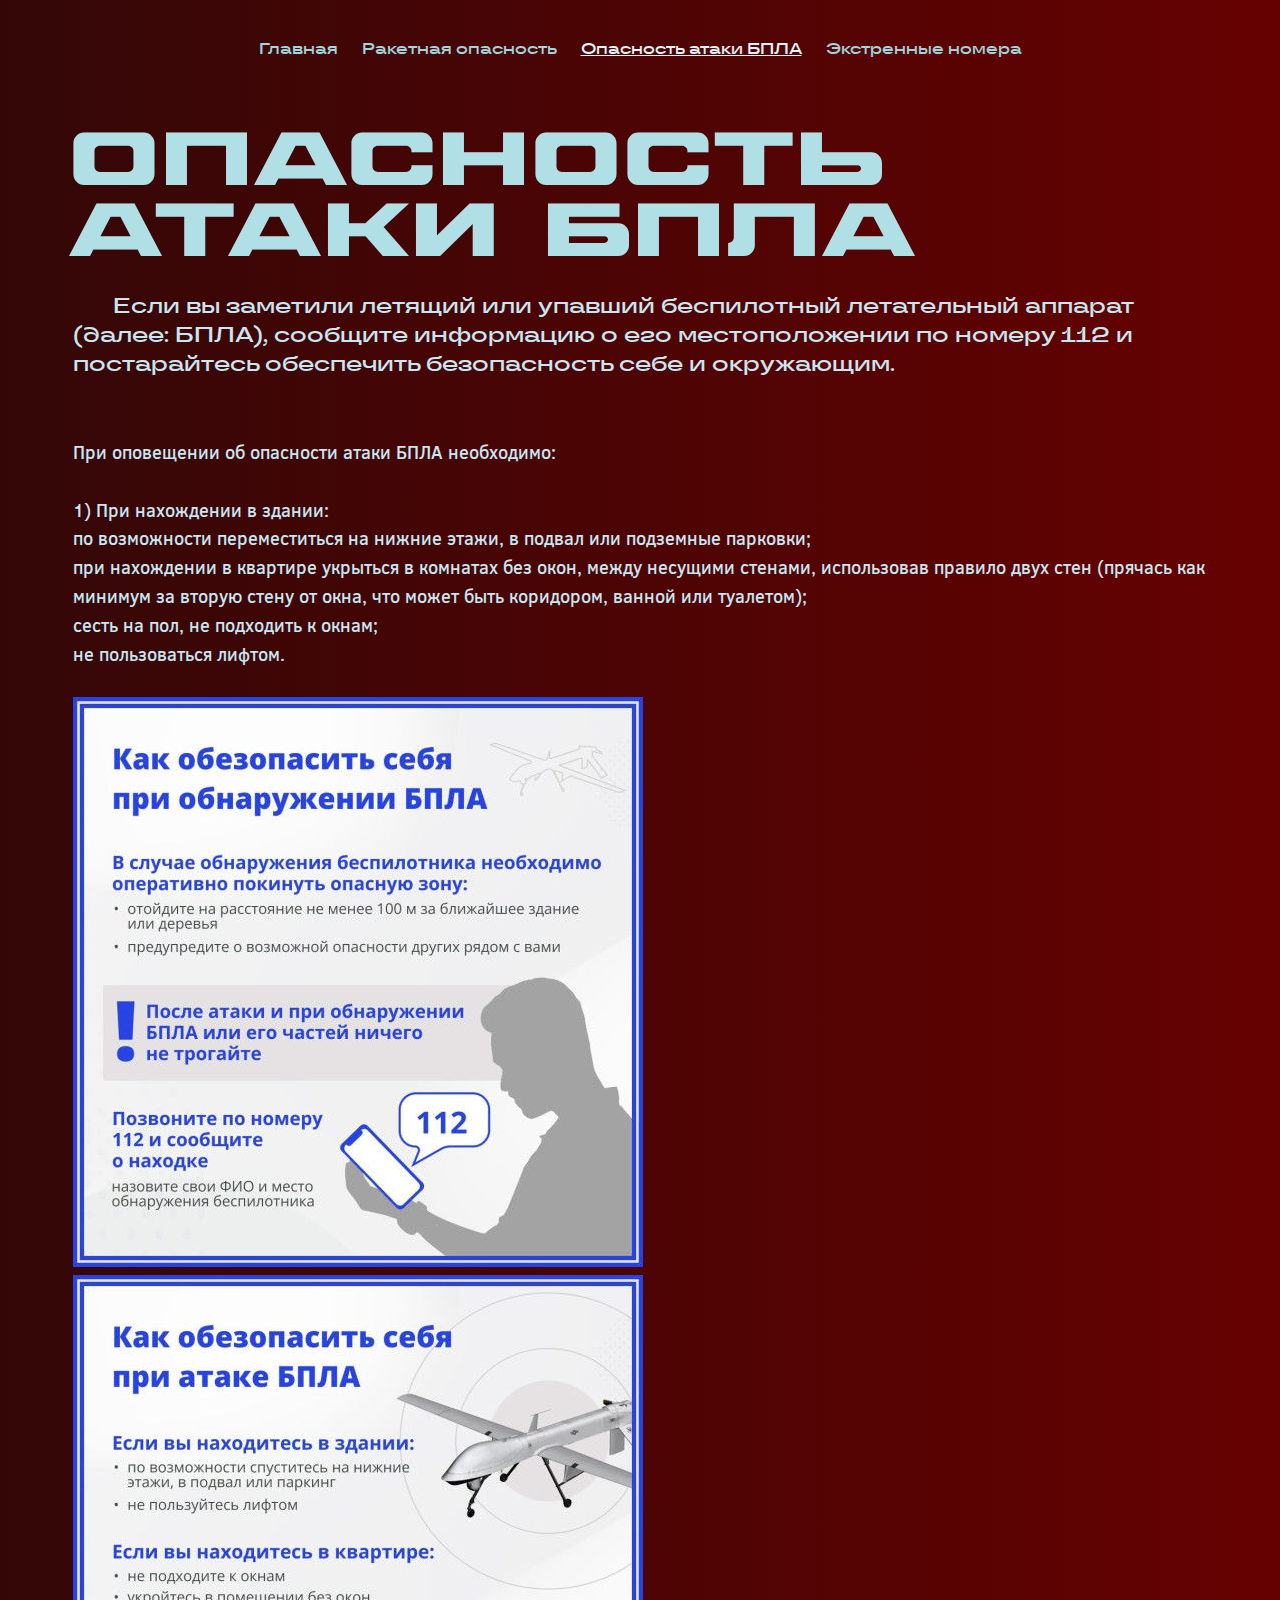
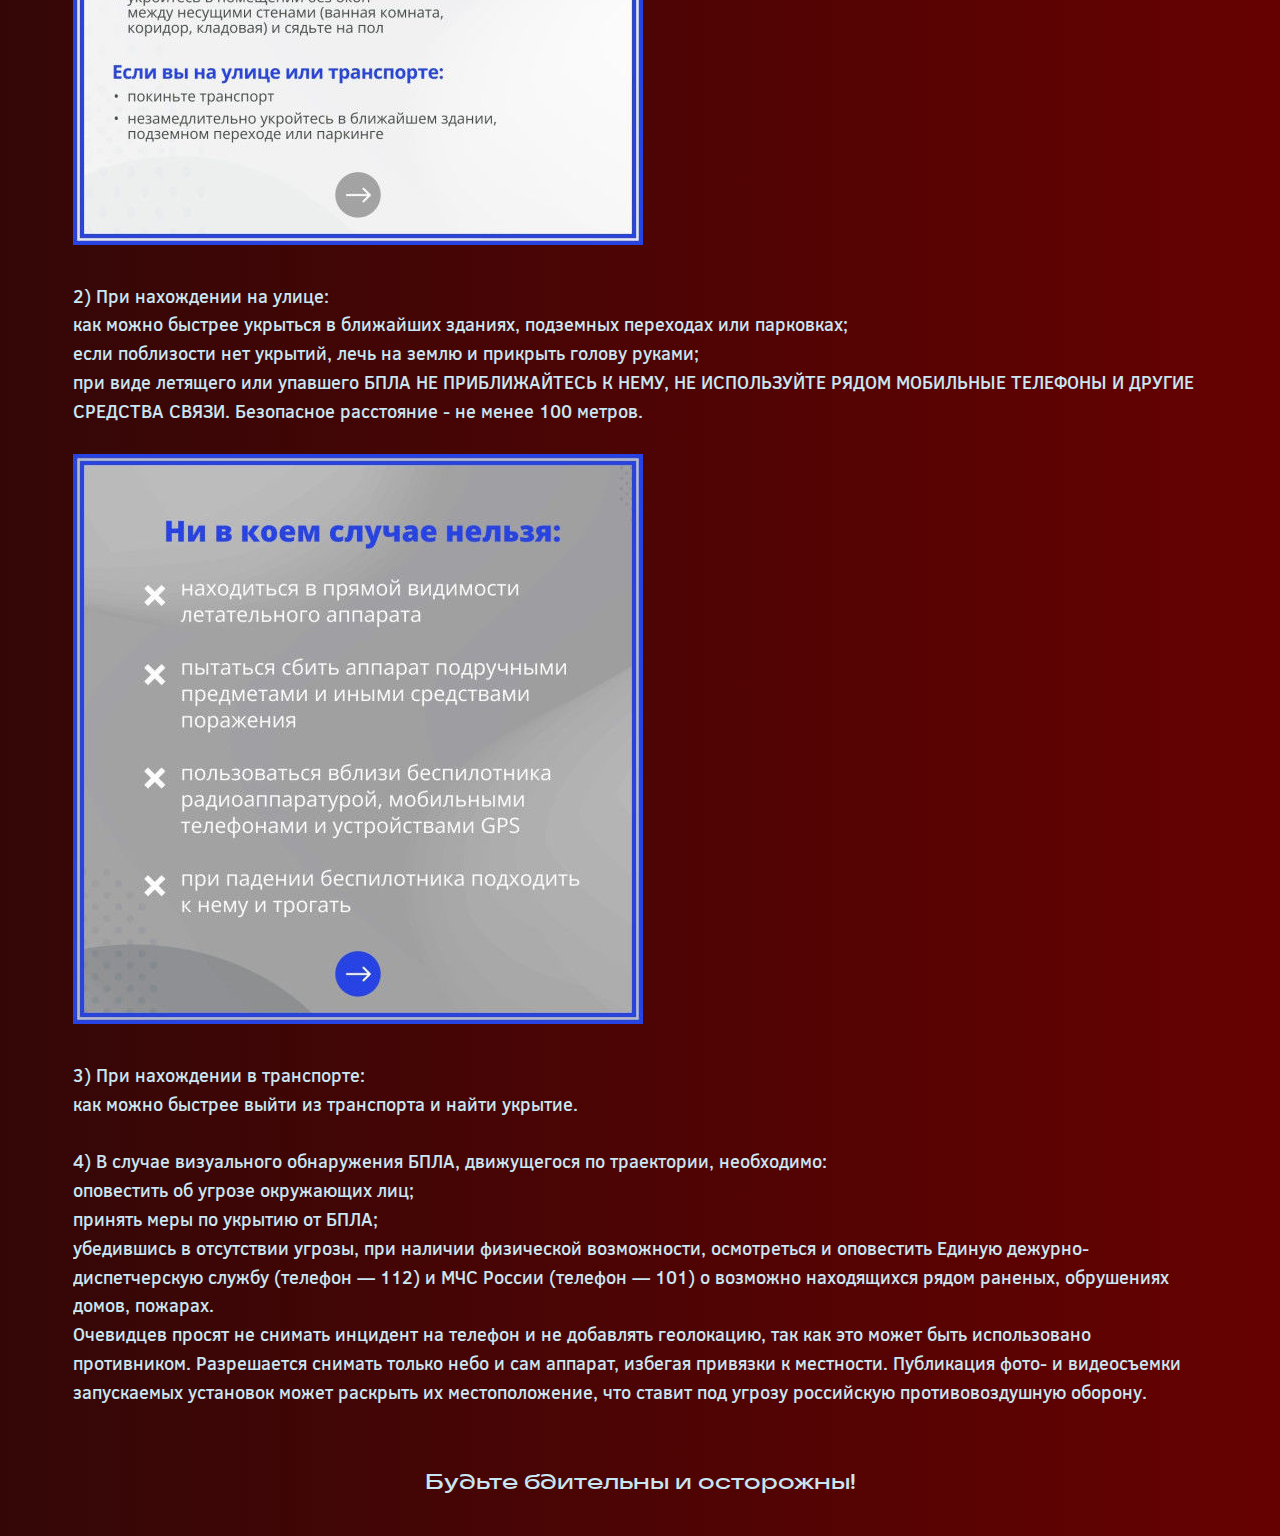
==== атака бпла.html @ b57f6656 "upload" ====
<!DOCTYPE html>
<html lang="en">
    <head>
        <meta chapset="utf-8">
        <meta http-equiv="X-UA-Compatible" content="IE=edge">
        <meta name="viewport" content="width=device-width, initial-scale=1.0">
        <link rel="stylesheet" href="атака бпла.css">
        <title>Опасность атаки БПЛА</title>
       
    </head>
    
    <body>
    <div class="шапка">
            <span1><a href="код.html"> Главная</a></span1>    
            <span2><a href="ракетная опасность.html"> Ракетная опасность</a></span2>
            <span3><u>Опасность атаки БПЛА</u></span3>
            <span4><a href="номера.html">Экстренные номера</a></span4>
    </div>
    <h1>ОПАСНОСТЬ АТАКИ БПЛА</h1>
    <header> 
        Если вы заметили летящий или упавший беспилотный летательный аппарат (далее: БПЛА), сообщите информацию о его местоположении по номеру 112 и постарайтесь обеспечить безопасность себе и окружающим.
    </header> 
    <div class="текст">
    <p1>При оповещении об опасности атаки БПЛА необходимо:<br>
        <br>
        1) При нахождении в здании:
        <li>по возможности переместиться на нижние этажи, в подвал или подземные парковки;</li>
        <li>при нахождении в квартире укрыться в комнатах без окон, между несущими стенами, использовав правило двух стен (прячась как минимум за вторую стену от окна, что может быть коридором, ванной или туалетом);</li>
        <li>сесть на пол, не подходить к окнам;</li>
        <li>не пользоваться лифтом.</li>
        <br>
    </p1>

    <span5><img src="бпла1.jpg"></span5>
    <span><img src="бпла2.jpg"></span>

    <p2>
        <br>
        <br>
        2) При нахождении на улице:
        <li>как можно быстрее укрыться в ближайших зданиях, подземных переходах или парковках;</li>
        <li>если поблизости нет укрытий, лечь на землю и прикрыть голову руками;</li>
        <li>при виде летящего или упавшего БПЛА НЕ ПРИБЛИЖАЙТЕСЬ К НЕМУ, НЕ ИСПОЛЬЗУЙТЕ РЯДОМ МОБИЛЬНЫЕ ТЕЛЕФОНЫ И ДРУГИЕ СРЕДСТВА СВЯЗИ. Безопасное расстояние - не менее 100 метров.</li>
        <br>
    </p2>

    <span6><img src="бпла3.jpg"></span6>
    
    <p3>
        <br>
        <br>
        3) При нахождении в транспорте:
        <li>как можно быстрее выйти из транспорта и найти укрытие.</li>
        <br>
    </p3>
        4) В случае визуального обнаружения БПЛА, движущегося по траектории, необходимо:
        <li>оповестить об угрозе окружающих лиц;</li>
        <li>принять меры по укрытию от БПЛА;</li>
        <li>убедившись в отсутствии угрозы, при наличии физической возможности, осмотреться и оповестить Единую дежурно-диспетчерскую службу (телефон — 112) и МЧС России (телефон — 101) о возможно находящихся рядом раненых, обрушениях домов, пожарах.</li>
        Очевидцев просят не снимать инцидент на телефон и не добавлять геолокацию, так как это может быть использовано противником. Разрешается снимать только небо и сам аппарат, избегая привязки к местности. Публикация фото- и видеосъемки запускаемых установок может раскрыть их местоположение, что ставит под угрозу российскую противовоздушную оборону.
    </p4>
    </div>

    <footer>
        Будьте бдительны и осторожны!
    </footer>
        </body>
</html>
---- атака бпла.css ----
body {
    background: linear-gradient(to right, #340707, #660101);
}

.шапка {
    color:#a1d4db;
    font-family: 'TT Travels Trial Demibold';
    src: url('fonts/TT\ Travels\ Next\ Trial\ Demibold.ttf') format('truetype');
    text-align: center;
    font-size: 15px;
    padding: 30px
}

span1:hover{
    color:rgb(47, 153, 153);
    transition: 0.5s;
}

span2:hover{
    color:rgb(47, 153, 153);
    transition: 0.5s;
}

span4:hover{
    color:rgb(47, 153, 153);
    transition: 0.5s;
}

span1 {
    padding-right: 20px;
}

span2 {
    padding-right: 20px;
    
}

span3 {
    color:#e1f3f8;
    padding-right: 20px;
}

h1 {
    color:#b0e0e6;
    font-family: 'PaluiSPDemo-Bold';
    src: url('fonth1/PaluiSPDemo-Bold.otf') format('opentype');
    margin-top: 40px;
    font-size: 75px;
    margin-bottom: 20px;
    margin-left: 60px;
}

a{
    text-decoration: none;
    color:#a1d4db;
}

a:hover{
    color:rgb(47, 153, 153);
    transition: 0.5s;
}

header {
    font-family: 'TT Travels Trial Demibold';
    src: url('fonts/TT\ Travels\ Next\ Trial\ DemiBold.ttf') format('truetype');
    color: #c9e7f3;
    font-size: 21px;
    text-align: left;
    margin-left: 65px;
    text-indent: 40px;
    margin-right: 65px
}

.текст{
    font-family: 'Lorenzo Sans Medium';
    src: url('fonts/Lorenzo\ Sans\ Medium.ttf') format('truetype');
    color: #c9e7f3;
    overflow: hidden;
    margin-left: 65px;
    margin-right: 65px;
    font-size: 18px;
    text-align: left;
    margin-top: 60px;
    line-height: 1.6;
}

footer{
    font-family: 'TT Travels Trial Demibold';
    src: url('fonts/TT\ Travels\ Next\ Trial\ DemiBold.ttf') format('truetype');
    color: #c9e7f3;
    font-size: 21px;
    text-align: center;
    margin-bottom: 40px;
    margin-top: 60px
}

span5 {
    padding-right: 40px;
}

span6 {
    padding-right: 40px;
}

@font-face {
    font-family: 'PaluiSPDemo-Bold';
    src: url('fonts/PaluiSPDemo-Bold.otf') format('opentype');
}

@font-face{
    font-family: 'TT Travels Trial Demibold';
    src: url('fonts/TT\ Travels\ Next\ Trial\ DemiBold.ttf') format('truetype');
}

@font-face {
    font-family: 'Lorenzo Sans Medium';
    src: url('fonts/Lorenzo\ Sans\ Medium.ttf') format('truetype');
}
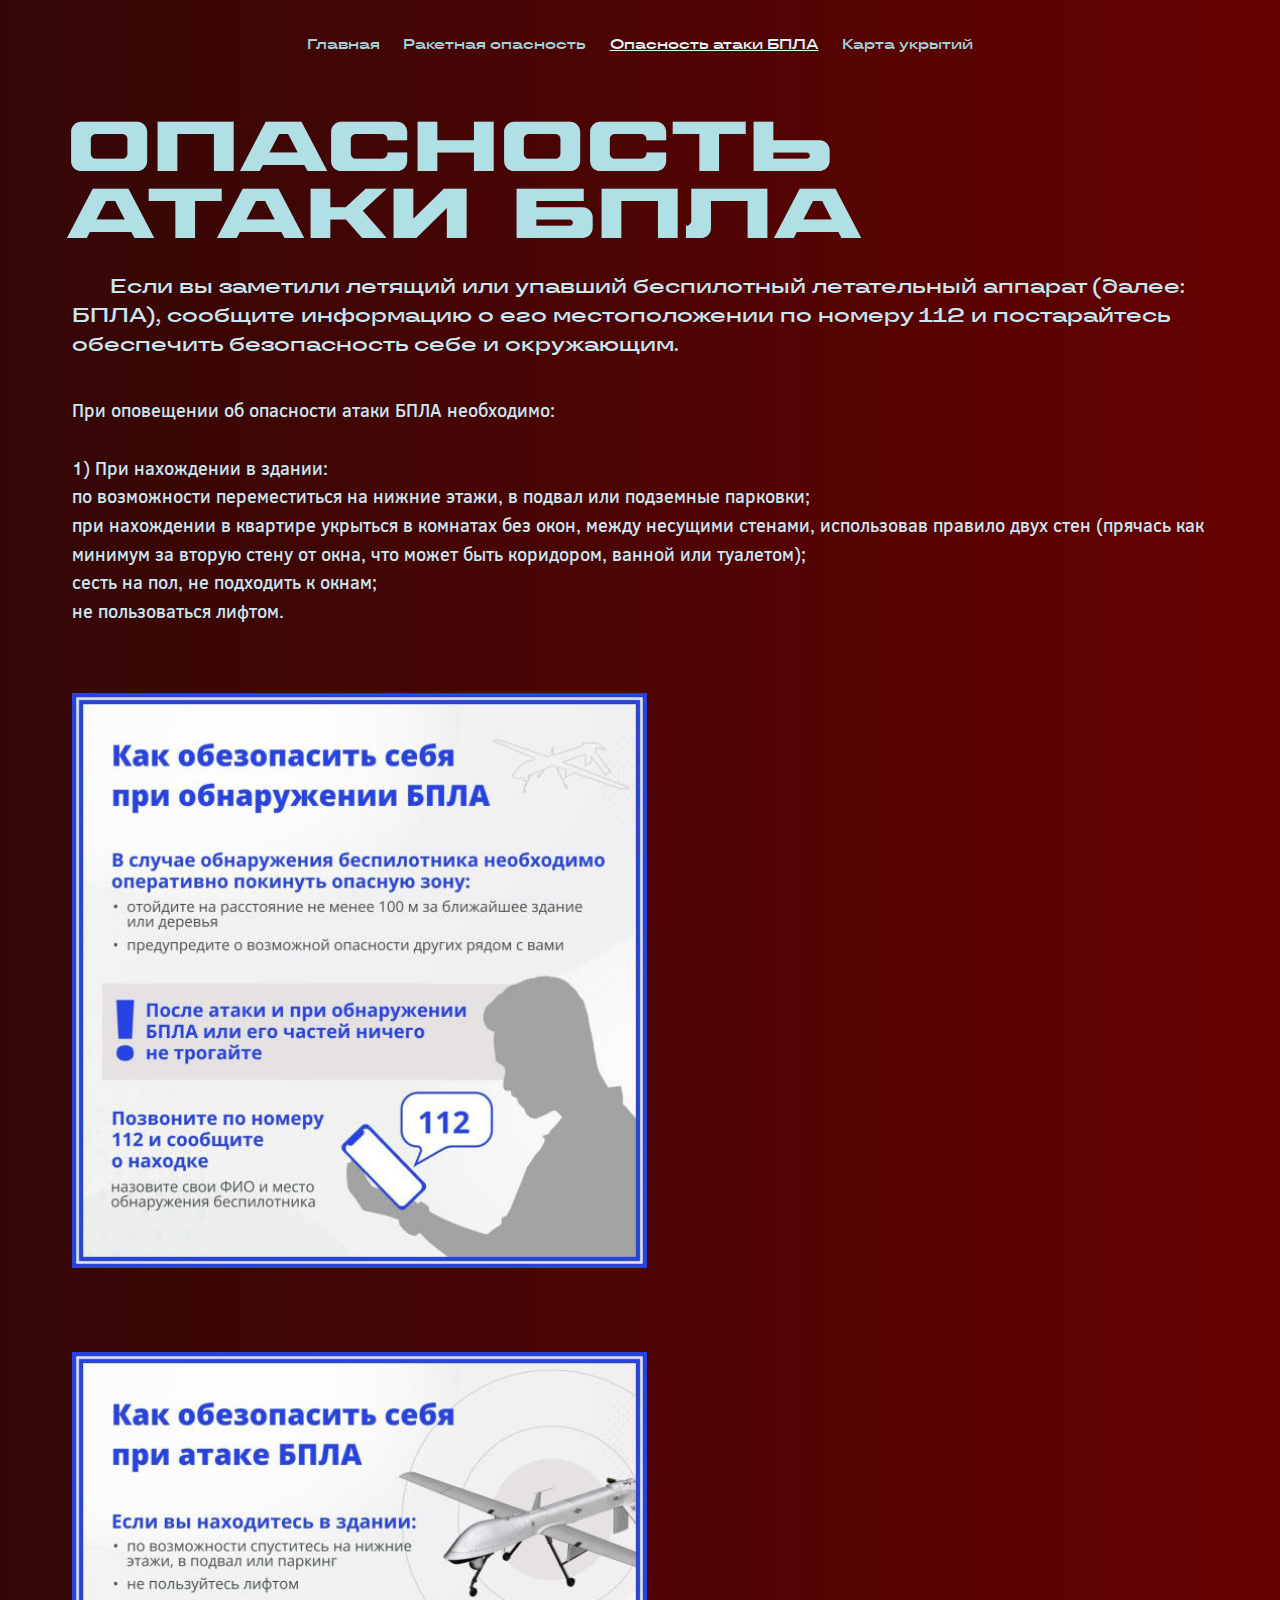
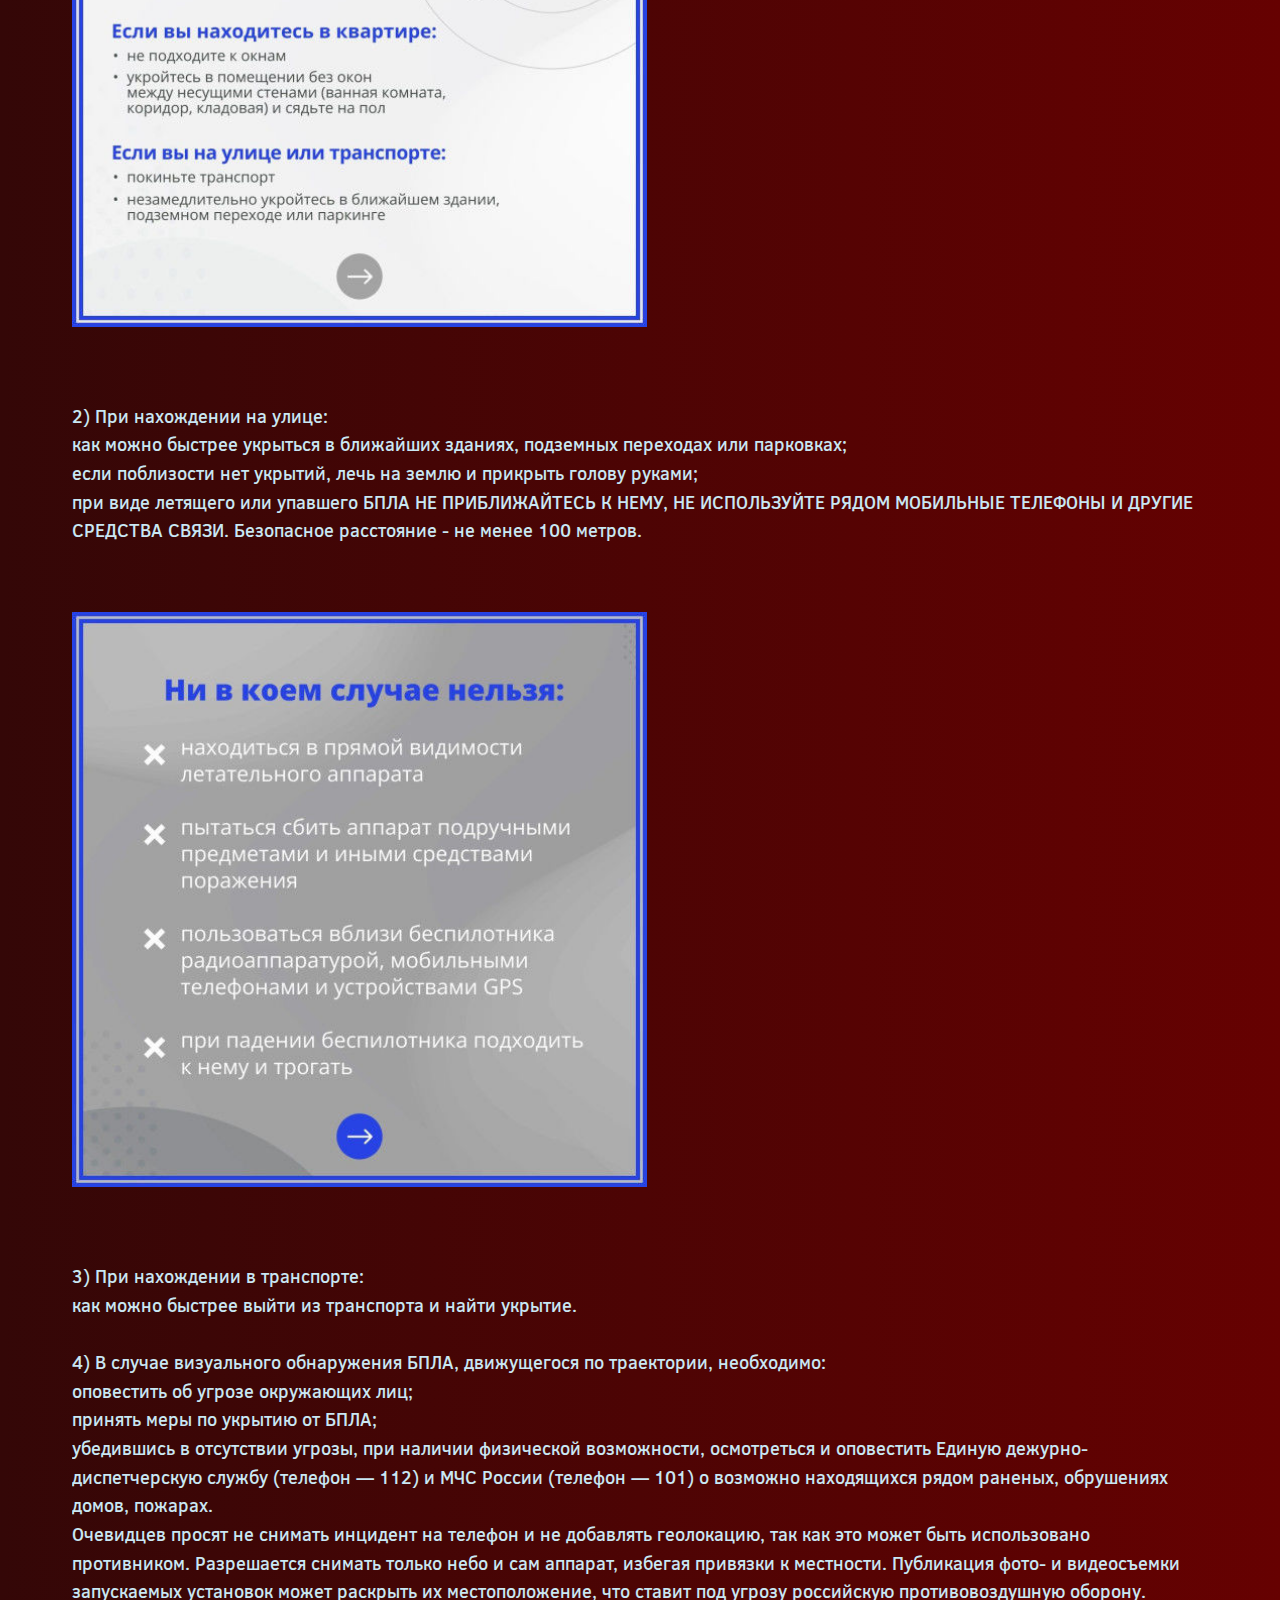
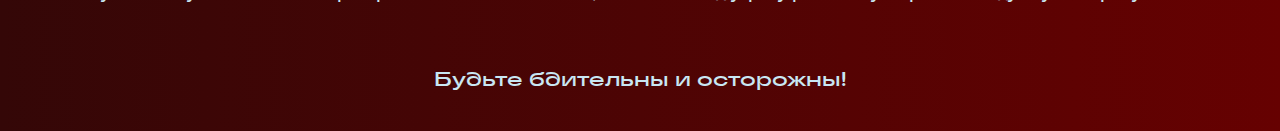
==== commit 4ab04de7: "13" ====
--- a/атака бпла.html
+++ b/атака бпла.html
@@ -6,15 +6,15 @@
         <meta name="viewport" content="width=device-width, initial-scale=1.0">
         <link rel="stylesheet" href="атака бпла.css">
         <title>Опасность атаки БПЛА</title>
-       
+        <link rel="icon" type="image.jpeg" href="иконка.jpg">
     </head>
     
     <body>
     <div class="шапка">
-            <span1><a href="код.html"> Главная</a></span1>    
+            <span1><a href="index.html"> Главная</a></span1>    
             <span2><a href="ракетная опасность.html"> Ракетная опасность</a></span2>
             <span3><u>Опасность атаки БПЛА</u></span3>
-            <span4><a href="номера.html">Экстренные номера</a></span4>
+            <span4><a href="укрытия.html">Карта укрытий</a></span4>
     </div>
     <h1>ОПАСНОСТЬ АТАКИ БПЛА</h1>
     <header> 
--- a/атака бпла.css
+++ b/атака бпла.css
@@ -7,8 +7,8 @@
     font-family: 'TT Travels Trial Demibold';
     src: url('fonts/TT\ Travels\ Next\ Trial\ Demibold.ttf') format('truetype');
     text-align: center;
-    font-size: 15px;
-    padding: 30px
+    font-size: 1.1vw;
+    padding: 2vw
 }
 
 span1:hover{
@@ -27,27 +27,27 @@
 }
 
 span1 {
-    padding-right: 20px;
+    padding-right: 1.5vw;
 }
 
 span2 {
-    padding-right: 20px;
+    padding-right: 1.5vw;
     
 }
 
 span3 {
+    padding-right: 1.5vw;
     color:#e1f3f8;
-    padding-right: 20px;
 }
 
 h1 {
     color:#b0e0e6;
     font-family: 'PaluiSPDemo-Bold';
     src: url('fonth1/PaluiSPDemo-Bold.otf') format('opentype');
-    margin-top: 40px;
-    font-size: 75px;
-    margin-bottom: 20px;
-    margin-left: 60px;
+    margin-top: 3vw;
+    font-size: 5.5vw;
+    margin-bottom: 1.5vw;
+    margin-left: 4.5vw;
 }
 
 a{
@@ -64,11 +64,11 @@
     font-family: 'TT Travels Trial Demibold';
     src: url('fonts/TT\ Travels\ Next\ Trial\ DemiBold.ttf') format('truetype');
     color: #c9e7f3;
-    font-size: 21px;
+    font-size: 1.6vw;
     text-align: left;
-    margin-left: 65px;
-    text-indent: 40px;
-    margin-right: 65px
+    margin-left: 5vw;
+    text-indent: 3vw;
+    margin-right: 4.7vw
 }
 
 .текст{
@@ -76,30 +76,38 @@
     src: url('fonts/Lorenzo\ Sans\ Medium.ttf') format('truetype');
     color: #c9e7f3;
     overflow: hidden;
-    margin-left: 65px;
-    margin-right: 65px;
-    font-size: 18px;
+    margin-left: 5vw;
+    margin-right: 5vw;
+    font-size: 1.4vw;
     text-align: left;
-    margin-top: 60px;
+    margin-top: 3vw;
     line-height: 1.6;
+}
+
+img{
+    width: 575px;
+    max-width: 100%;
+    height: auto;
+    margin-top: 3vw;
+    margin-bottom: 3vw
 }
 
 footer{
     font-family: 'TT Travels Trial Demibold';
     src: url('fonts/TT\ Travels\ Next\ Trial\ DemiBold.ttf') format('truetype');
     color: #c9e7f3;
-    font-size: 21px;
+    font-size: 1.6vw;
     text-align: center;
-    margin-bottom: 40px;
-    margin-top: 60px
+    margin-bottom: 3vw;
+    margin-top: 4.5vw
 }
 
 span5 {
-    padding-right: 40px;
+    padding-right: 3vw;
 }
 
 span6 {
-    padding-right: 40px;
+    padding-right: 3vw;
 }
 
 @font-face {
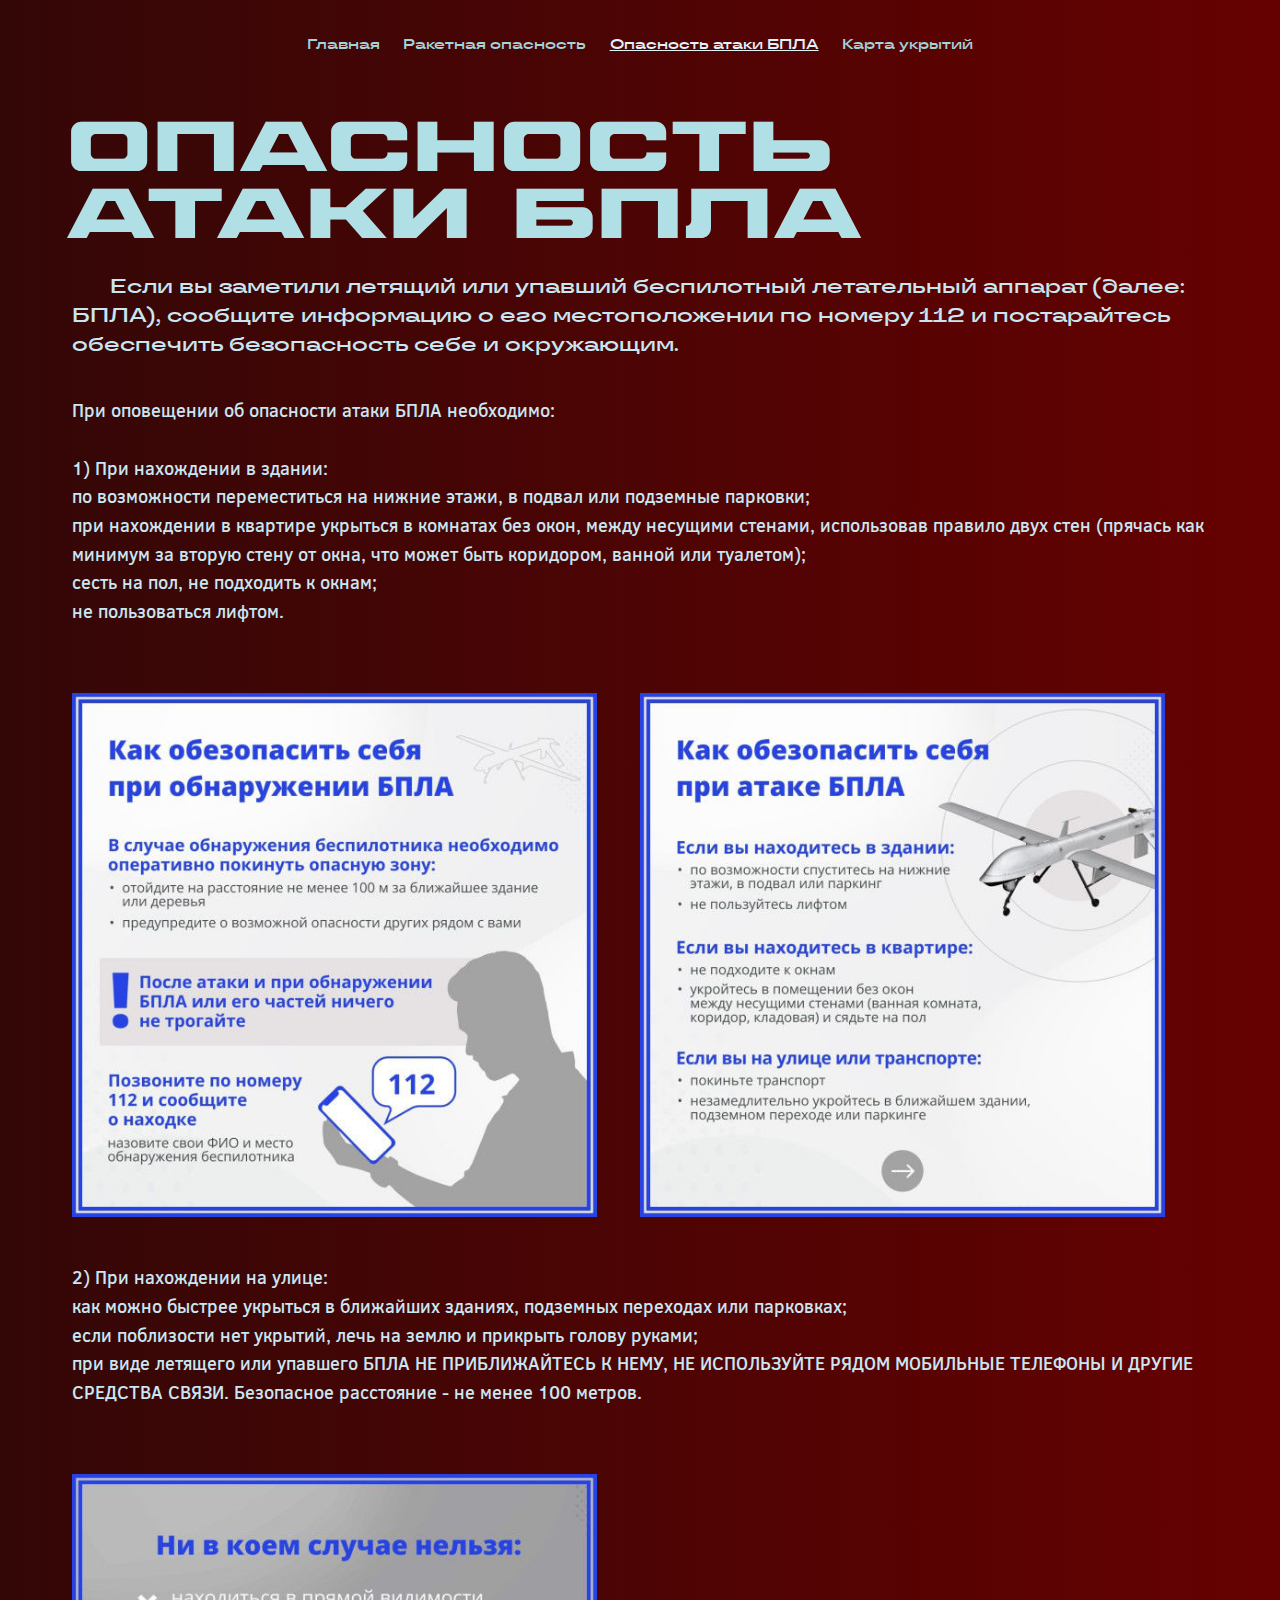
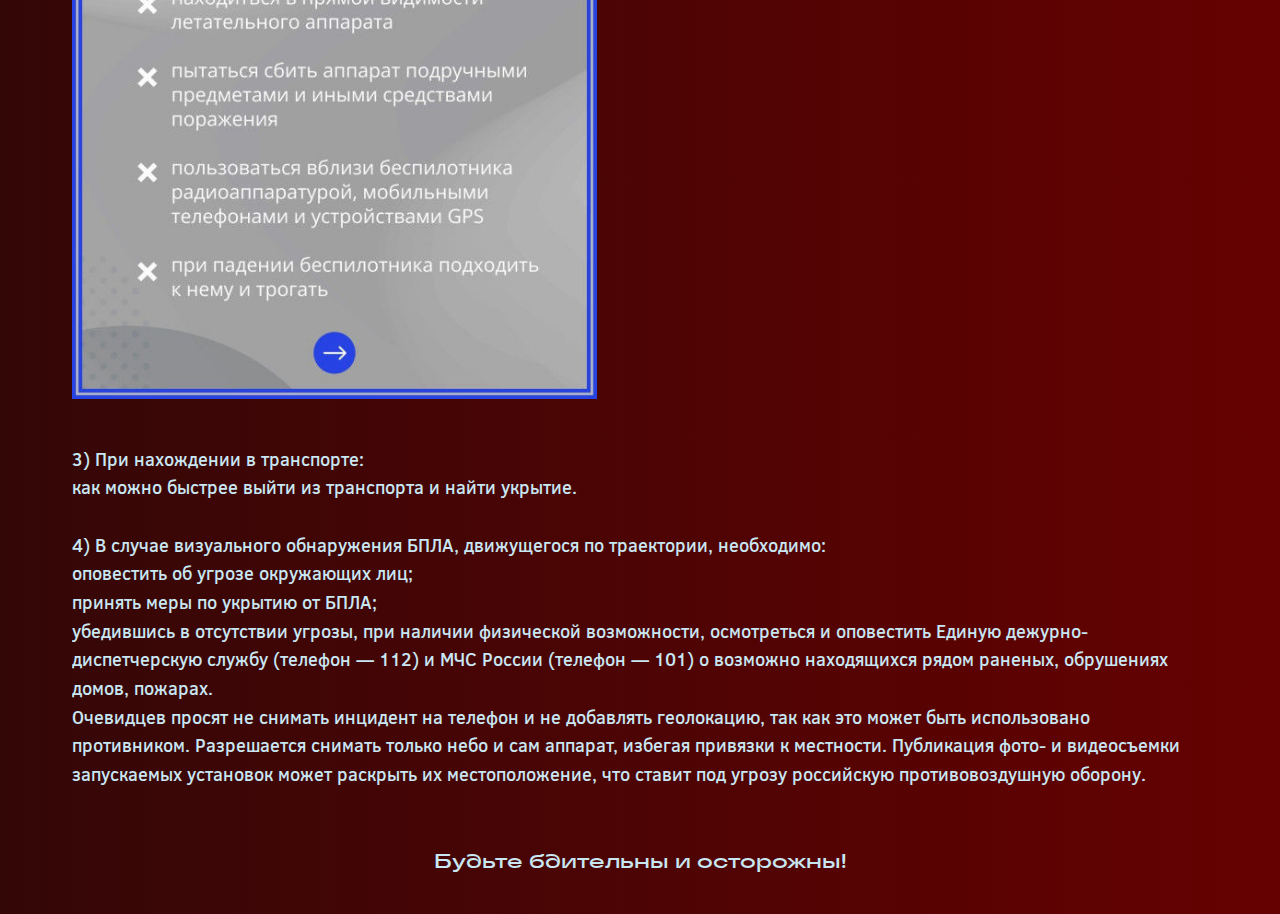
==== commit 467cda51: "16" ====
--- a/атака бпла.html
+++ b/атака бпла.html
@@ -36,7 +36,6 @@
 
     <p2>
         <br>
-        <br>
         2) При нахождении на улице:
         <li>как можно быстрее укрыться в ближайших зданиях, подземных переходах или парковках;</li>
         <li>если поблизости нет укрытий, лечь на землю и прикрыть голову руками;</li>
@@ -47,7 +46,6 @@
     <span6><img src="бпла3.jpg"></span6>
     
     <p3>
-        <br>
         <br>
         3) При нахождении в транспорте:
         <li>как можно быстрее выйти из транспорта и найти укрытие.</li>
--- a/атака бпла.css
+++ b/атака бпла.css
@@ -85,8 +85,7 @@
 }
 
 img{
-    width: 575px;
-    max-width: 100%;
+    width: 41vw;
     height: auto;
     margin-top: 3vw;
     margin-bottom: 3vw
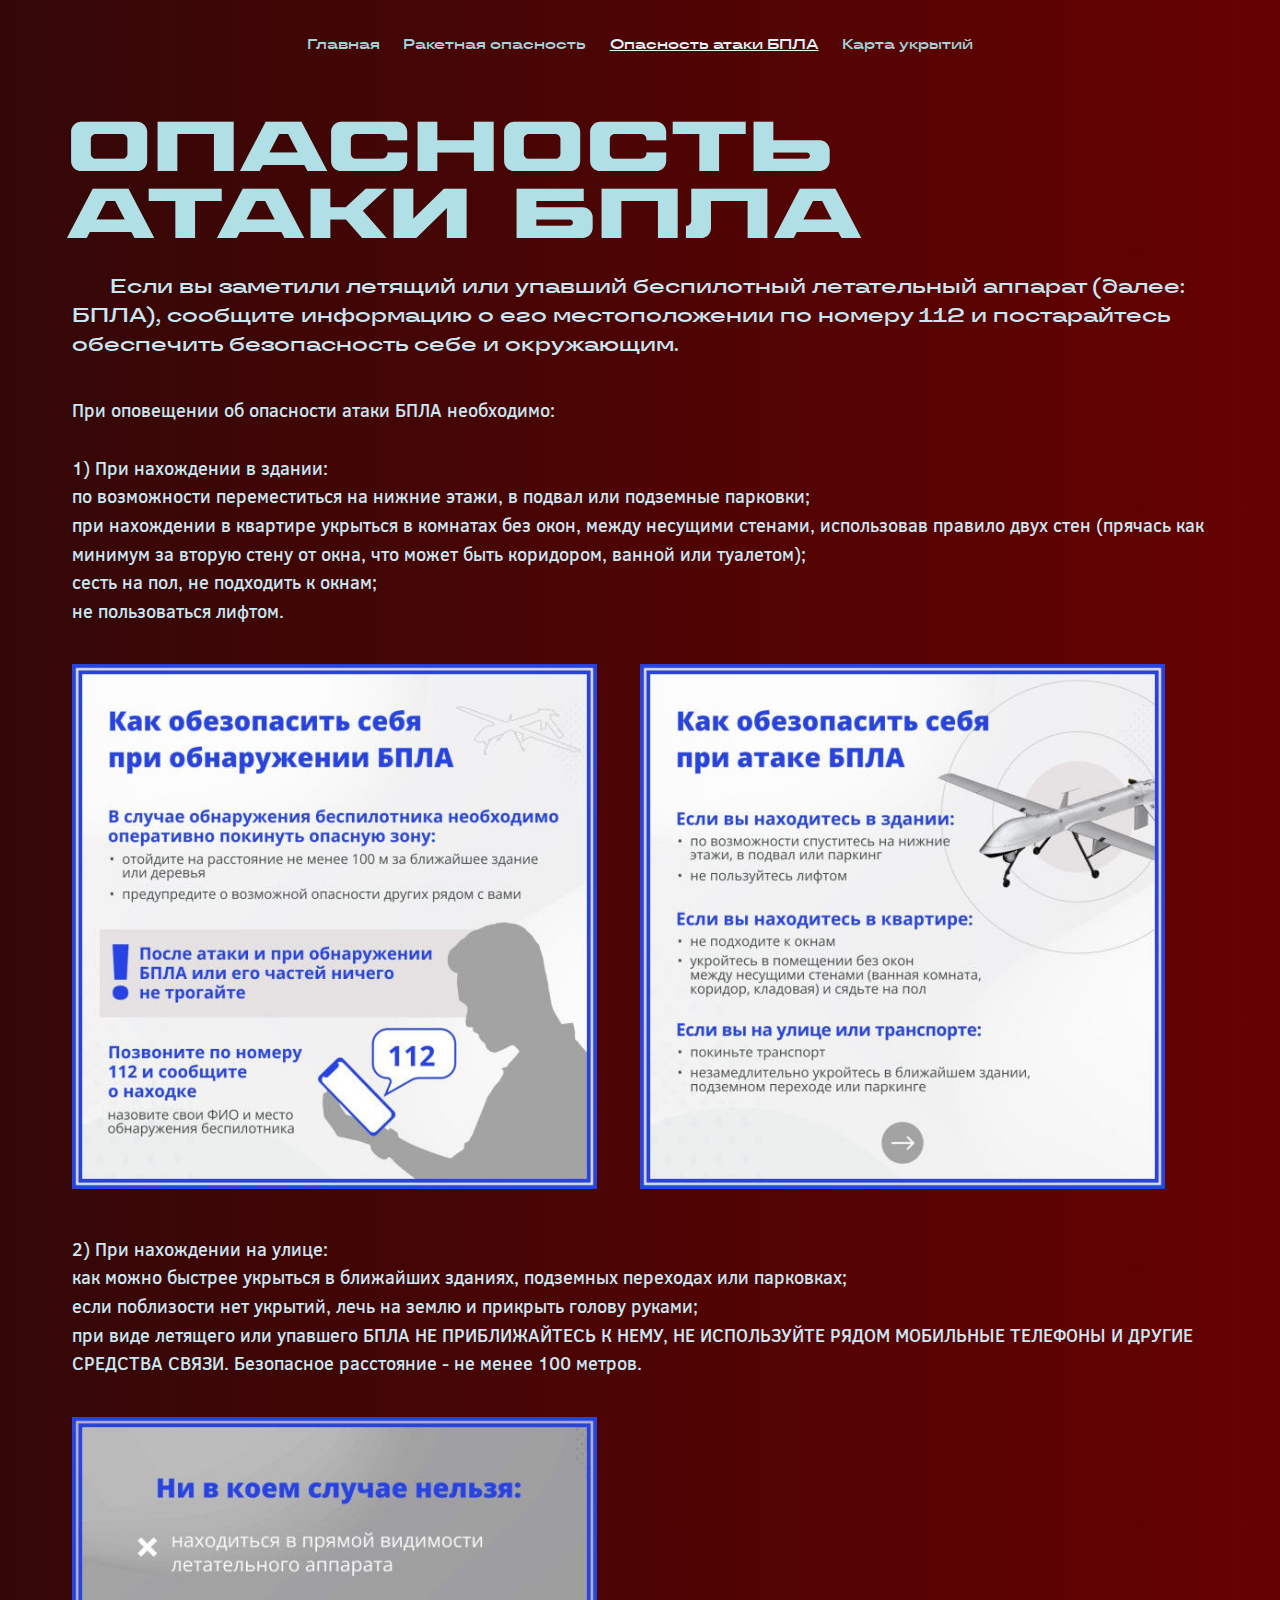
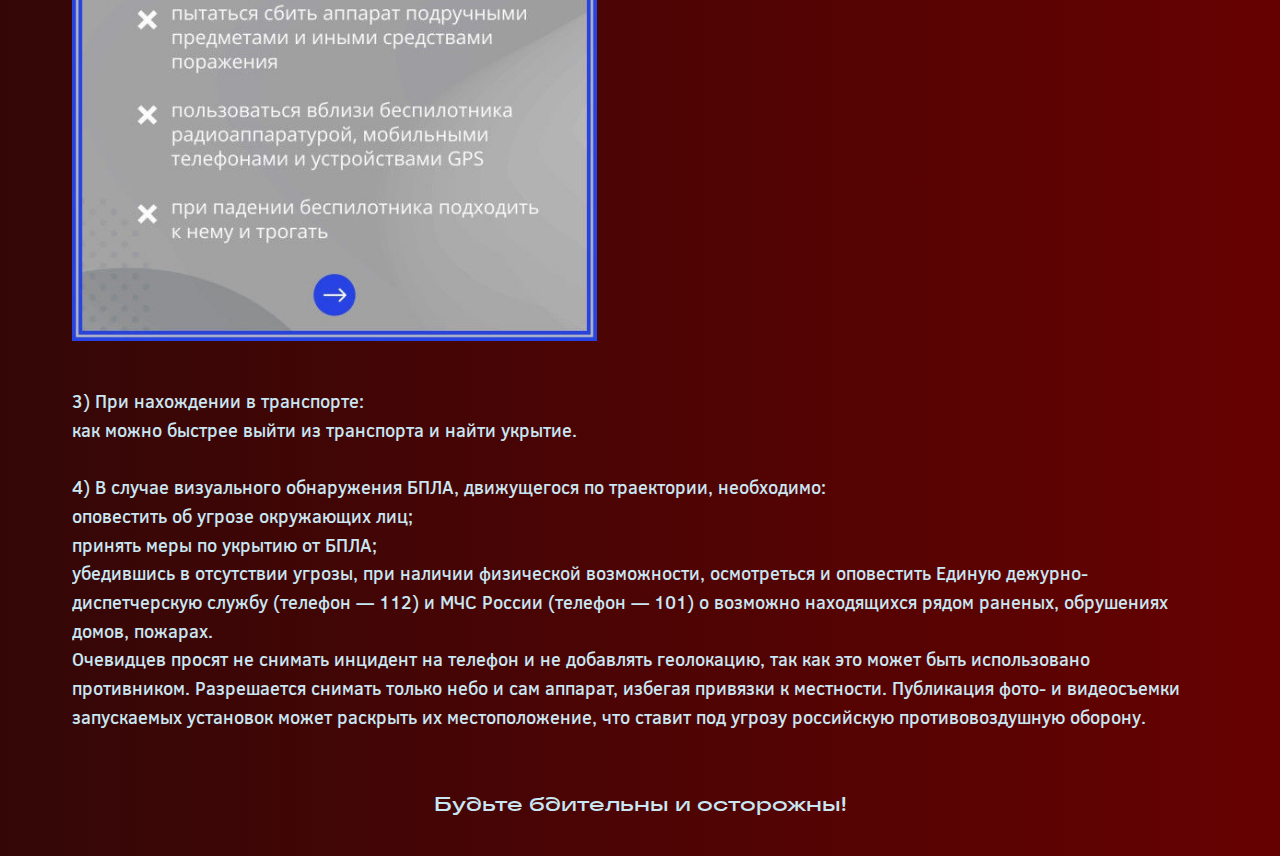
==== commit c5f682b5: "17" ====
--- a/атака бпла.html
+++ b/атака бпла.html
@@ -28,7 +28,6 @@
         <li>при нахождении в квартире укрыться в комнатах без окон, между несущими стенами, использовав правило двух стен (прячась как минимум за вторую стену от окна, что может быть коридором, ванной или туалетом);</li>
         <li>сесть на пол, не подходить к окнам;</li>
         <li>не пользоваться лифтом.</li>
-        <br>
     </p1>
 
     <span5><img src="бпла1.jpg"></span5>
@@ -40,7 +39,6 @@
         <li>как можно быстрее укрыться в ближайших зданиях, подземных переходах или парковках;</li>
         <li>если поблизости нет укрытий, лечь на землю и прикрыть голову руками;</li>
         <li>при виде летящего или упавшего БПЛА НЕ ПРИБЛИЖАЙТЕСЬ К НЕМУ, НЕ ИСПОЛЬЗУЙТЕ РЯДОМ МОБИЛЬНЫЕ ТЕЛЕФОНЫ И ДРУГИЕ СРЕДСТВА СВЯЗИ. Безопасное расстояние - не менее 100 метров.</li>
-        <br>
     </p2>
 
     <span6><img src="бпла3.jpg"></span6>
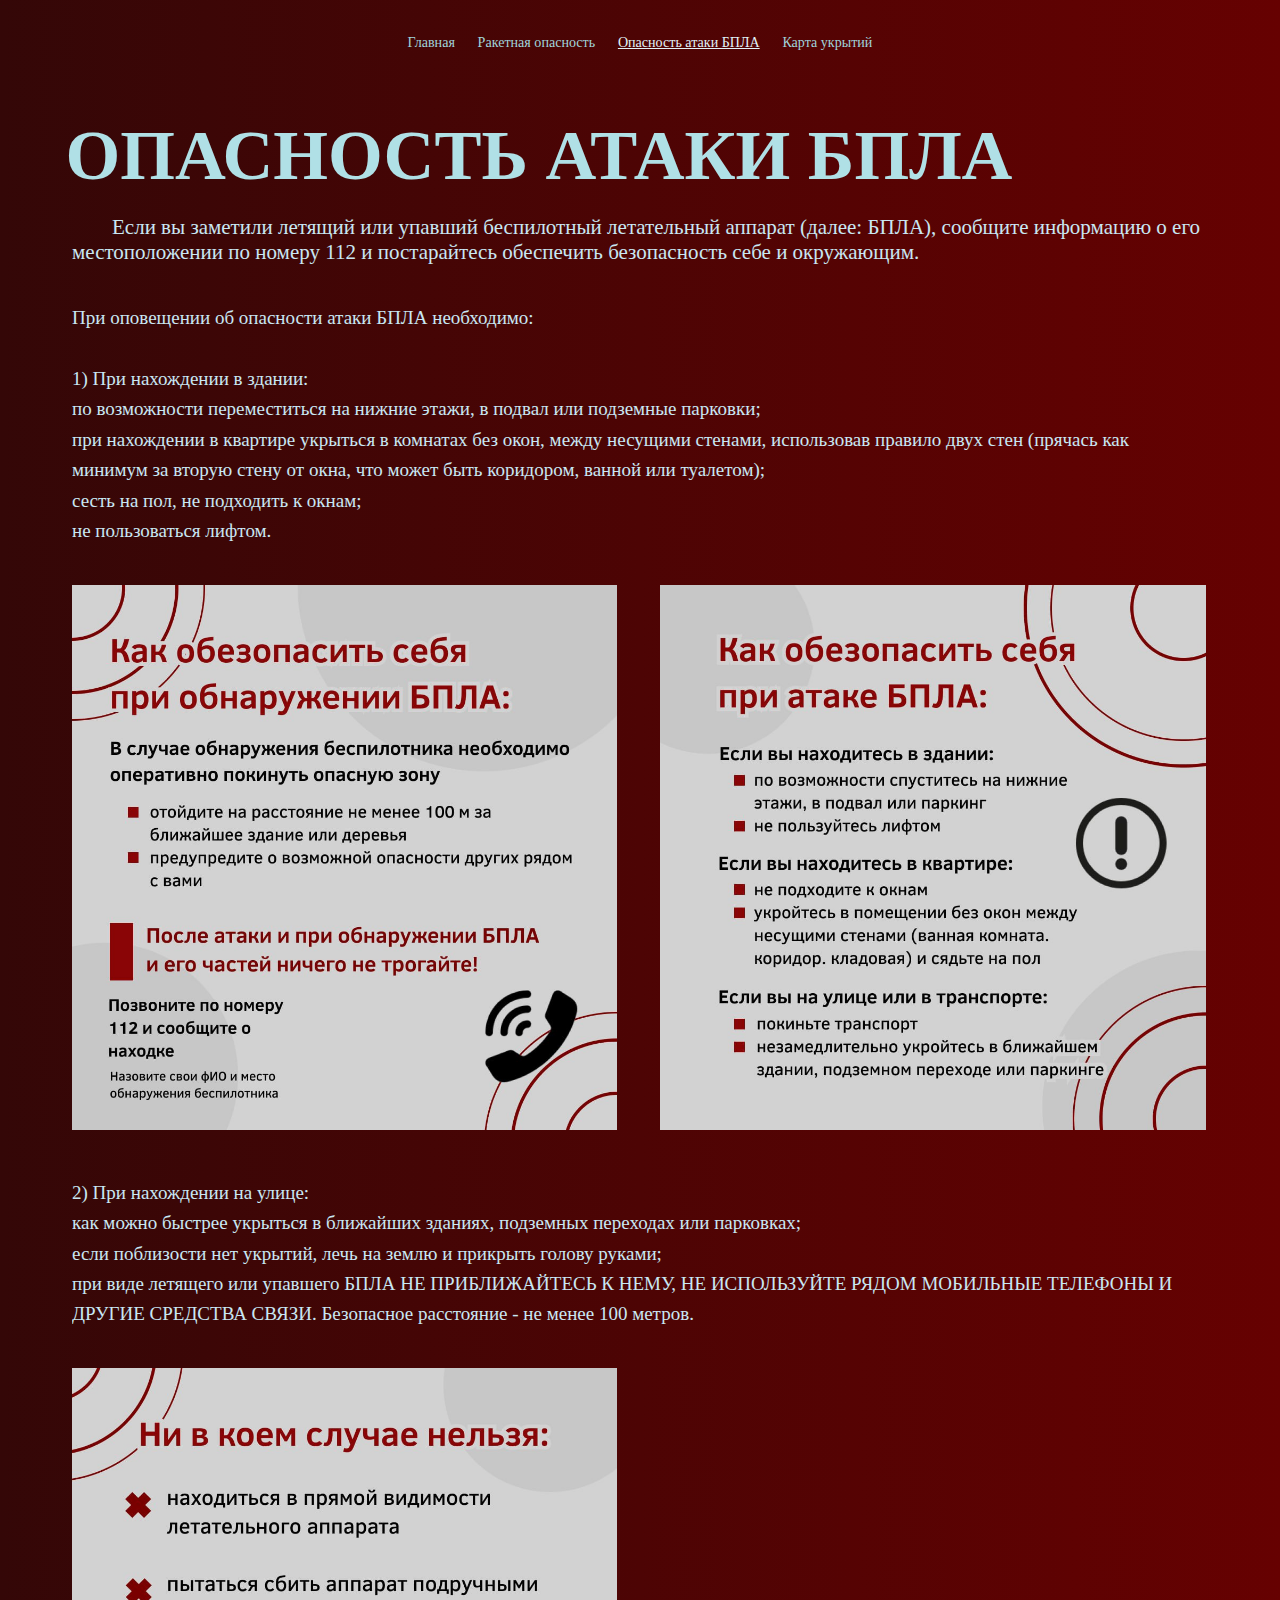
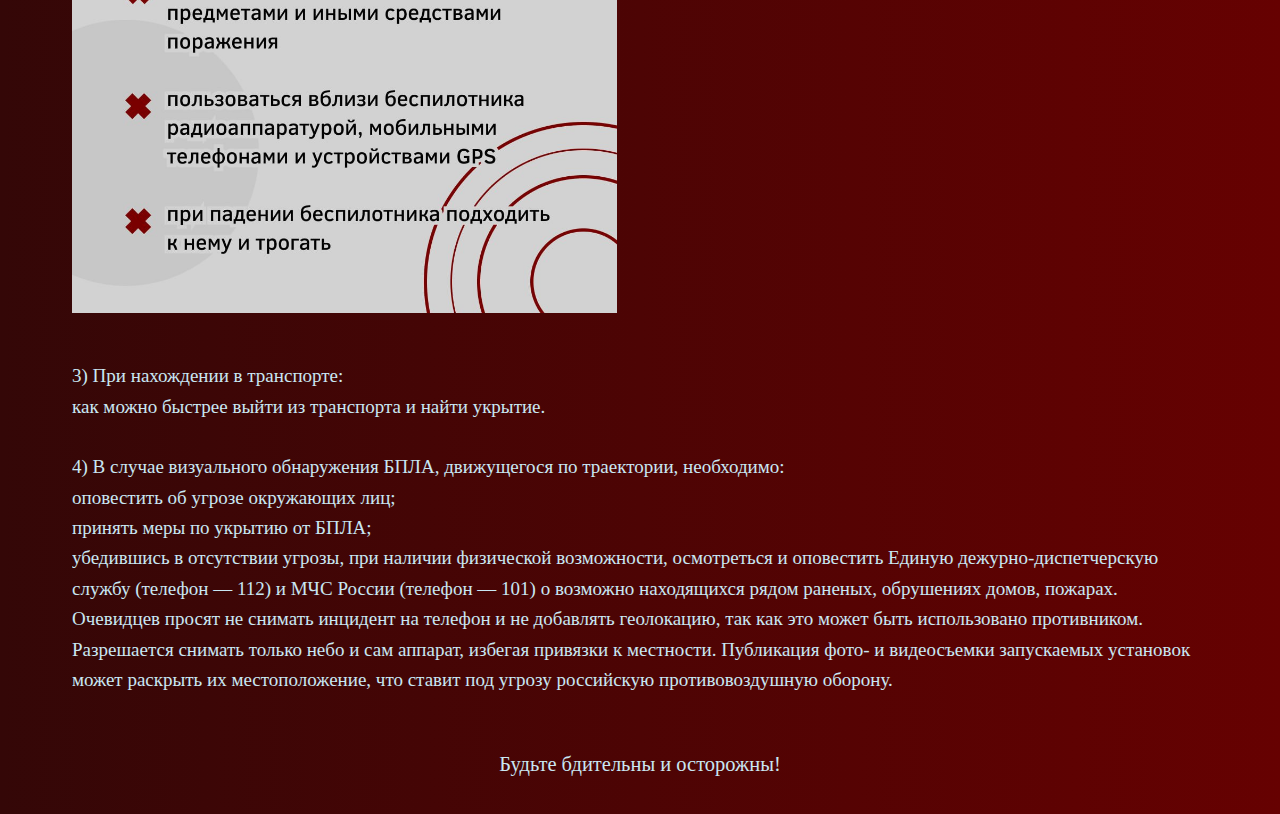
==== commit 8db29433: "change" ====
--- a/атака бпла.html
+++ b/атака бпла.html
@@ -48,17 +48,16 @@
         3) При нахождении в транспорте:
         <li>как можно быстрее выйти из транспорта и найти укрытие.</li>
         <br>
-    </p3>
         4) В случае визуального обнаружения БПЛА, движущегося по траектории, необходимо:
         <li>оповестить об угрозе окружающих лиц;</li>
         <li>принять меры по укрытию от БПЛА;</li>
         <li>убедившись в отсутствии угрозы, при наличии физической возможности, осмотреться и оповестить Единую дежурно-диспетчерскую службу (телефон — 112) и МЧС России (телефон — 101) о возможно находящихся рядом раненых, обрушениях домов, пожарах.</li>
         Очевидцев просят не снимать инцидент на телефон и не добавлять геолокацию, так как это может быть использовано противником. Разрешается снимать только небо и сам аппарат, избегая привязки к местности. Публикация фото- и видеосъемки запускаемых установок может раскрыть их местоположение, что ставит под угрозу российскую противовоздушную оборону.
-    </p4>
+    </p3>
     </div>
 
-    <footer>
-        Будьте бдительны и осторожны!
-    </footer>
-        </body>
+<footer>
+    Будьте бдительны и осторожны!
+</footer>
+    </body>
 </html>--- a/атака бпла.css
+++ b/атака бпла.css
@@ -1,8 +1,8 @@
-body {
+body{
     background: linear-gradient(to right, #340707, #660101);
 }
 
-.шапка {
+.шапка{
     color:#a1d4db;
     font-family: 'TT Travels Trial Demibold';
     src: url('fonts/TT\ Travels\ Next\ Trial\ Demibold.ttf') format('truetype');
@@ -11,36 +11,20 @@
     padding: 2vw
 }
 
-span1:hover{
-    color:rgb(47, 153, 153);
-    transition: 0.5s;
-}
-
-span2:hover{
-    color:rgb(47, 153, 153);
-    transition: 0.5s;
-}
-
-span4:hover{
-    color:rgb(47, 153, 153);
-    transition: 0.5s;
-}
-
-span1 {
+span1{
     padding-right: 1.5vw;
 }
 
-span2 {
+span2{
     padding-right: 1.5vw;
-    
 }
 
-span3 {
+span3{
     padding-right: 1.5vw;
     color:#e1f3f8;
 }
 
-h1 {
+h1{
     color:#b0e0e6;
     font-family: 'PaluiSPDemo-Bold';
     src: url('fonth1/PaluiSPDemo-Bold.otf') format('opentype');
@@ -60,14 +44,14 @@
     transition: 0.5s;
 }
 
-header {
+header{
     font-family: 'TT Travels Trial Demibold';
     src: url('fonts/TT\ Travels\ Next\ Trial\ DemiBold.ttf') format('truetype');
     color: #c9e7f3;
-    font-size: 1.6vw;
+    font-size: 21px;
     text-align: left;
     margin-left: 5vw;
-    text-indent: 3vw;
+    text-indent: 40px;
     margin-right: 4.7vw
 }
 
@@ -78,14 +62,15 @@
     overflow: hidden;
     margin-left: 5vw;
     margin-right: 5vw;
-    font-size: 1.4vw;
+    font-size: 19px;
     text-align: left;
     margin-top: 3vw;
     line-height: 1.6;
 }
 
 img{
-    width: 41vw;
+    width: 48%;
+    min-width: 300px;
     height: auto;
     margin-top: 3vw;
     margin-bottom: 3vw
@@ -101,11 +86,11 @@
     margin-top: 4.5vw
 }
 
-span5 {
+span5{
     padding-right: 3vw;
 }
 
-span6 {
+span6{
     padding-right: 3vw;
 }
 
